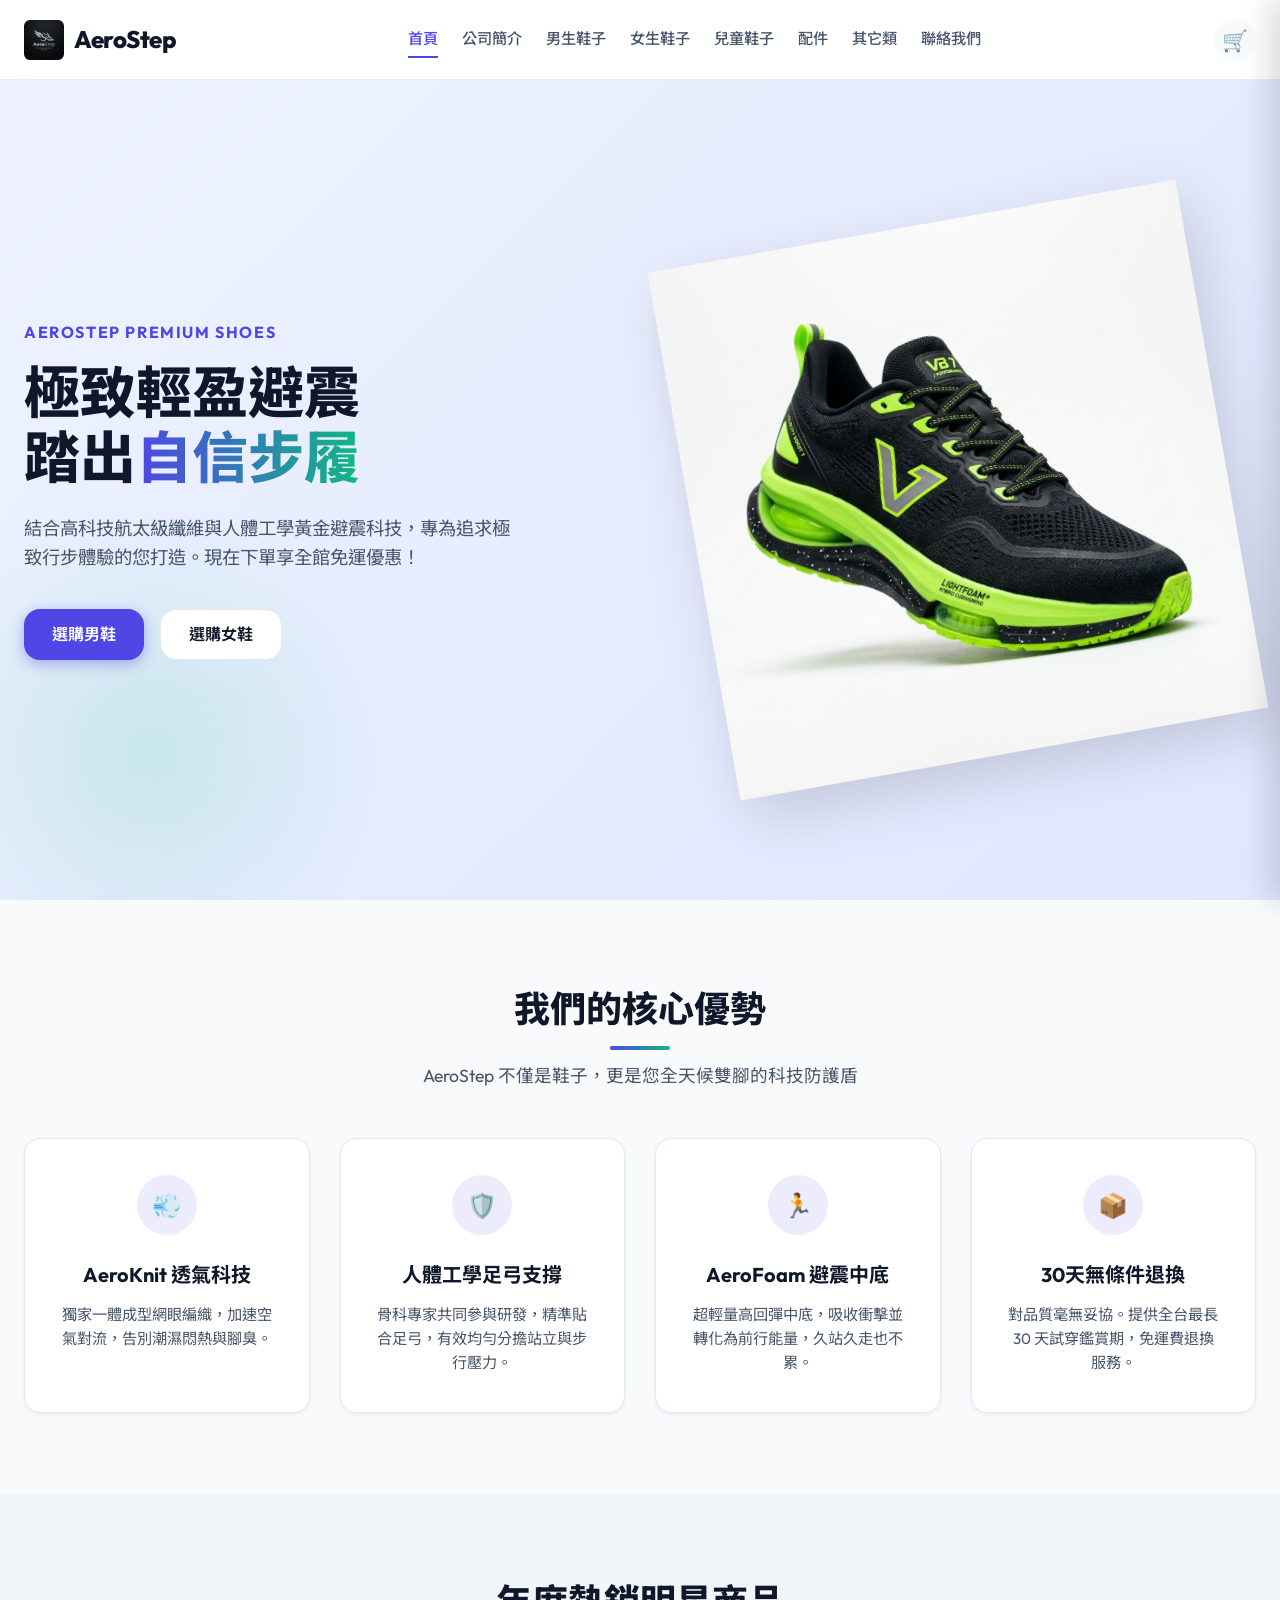
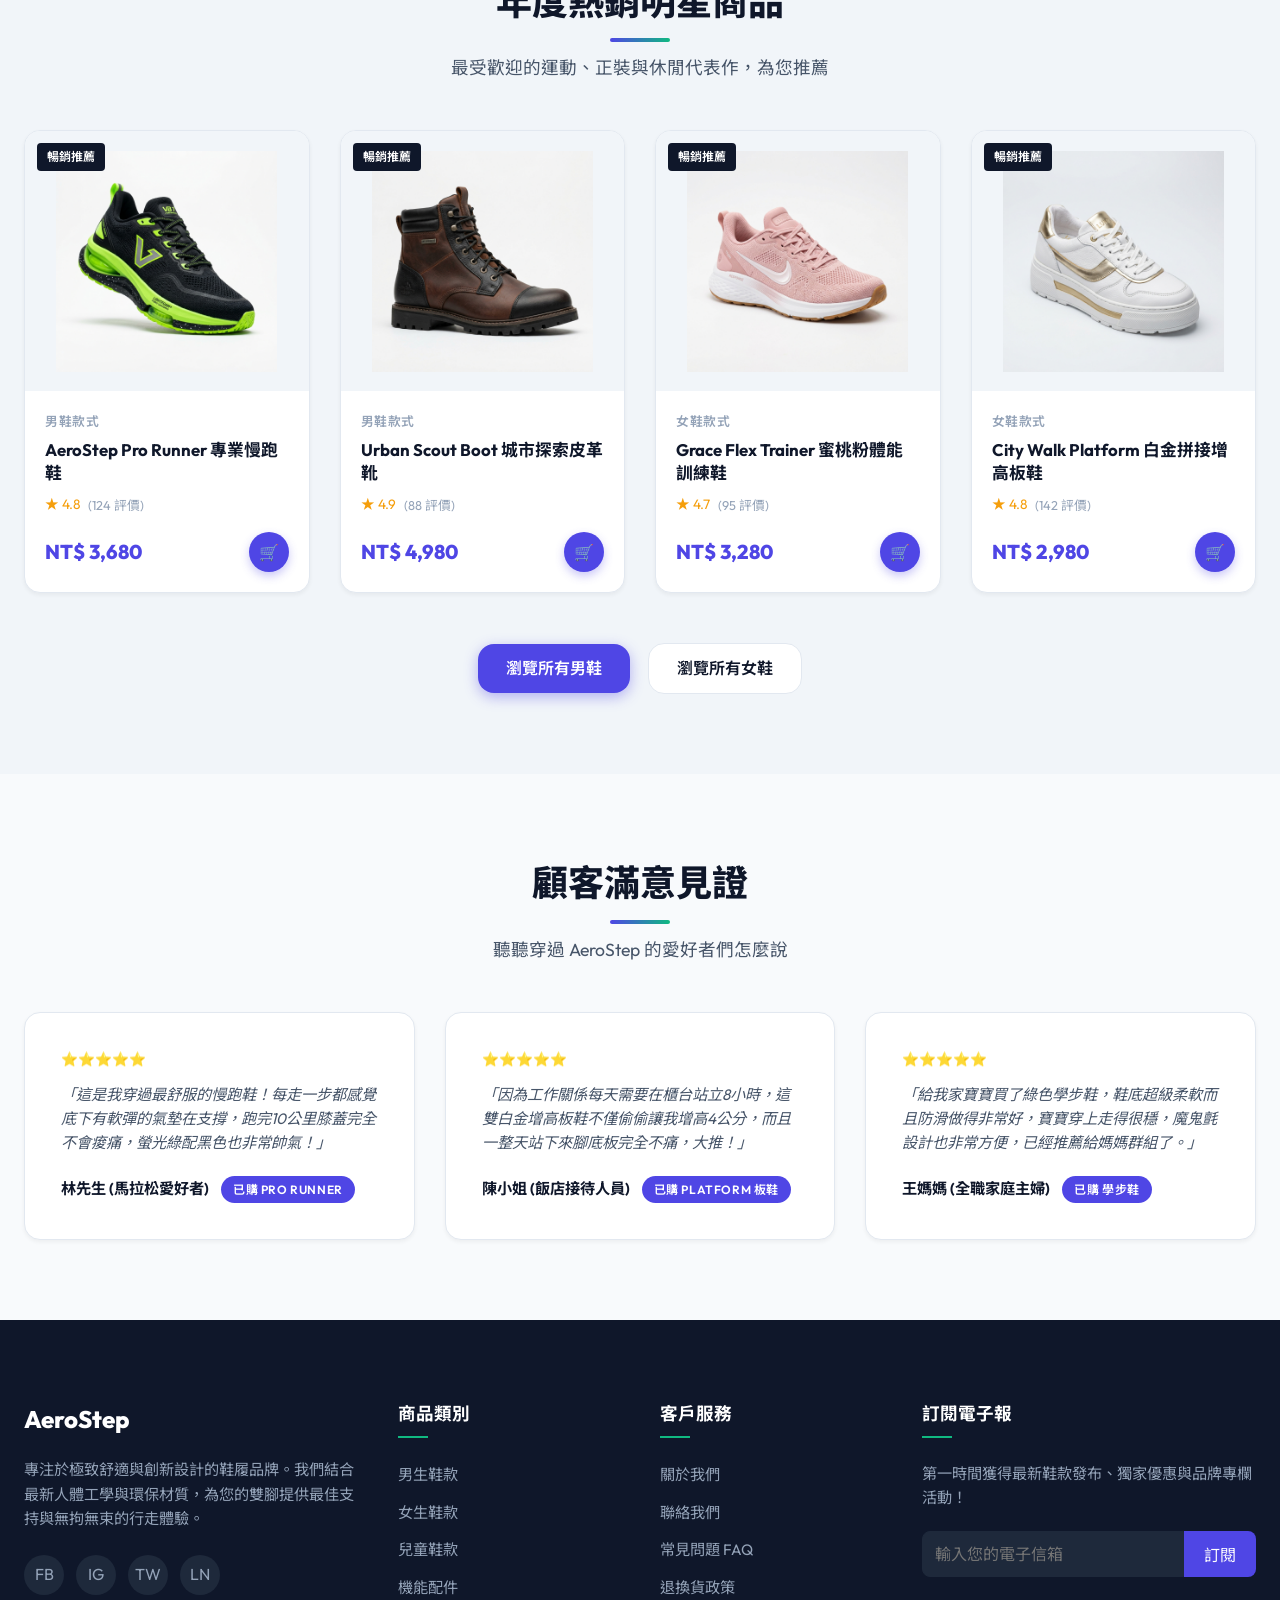
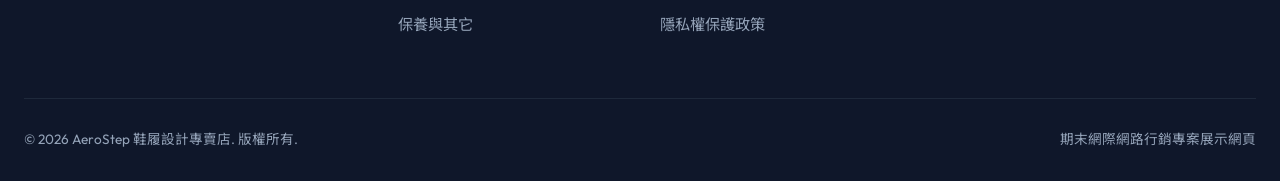
==== index.html @ f62e491f "Add files via upload" ====
<!DOCTYPE html>
<html lang="zh-TW">
<head>
  <meta charset="UTF-8">
  <meta name="viewport" content="width=device-width, initial-scale=1.0">
  <title>AeroStep 鞋履設計專賣店 | 踏出極致舒適生活</title>
  <meta name="description" content="AeroStep 專注於高機能慢跑鞋、經典皮鞋、戶外登山鞋與學步童鞋設計。提供絕佳的足部支撐、舒適透氣材質，帶給您無與倫比的踏步體驗。">
  <link rel="stylesheet" href="assets/css/style.css">
</head>
<body>

  <!-- Shared Header Container -->
  <div id="shared-header"></div>

  <!-- Shared Cart Drawer Container -->
  <div id="shared-cart-drawer"></div>

  <!-- Hero Section -->
  <section class="hero">
    <div class="container hero-container">
      <div class="hero-content">
        <span class="hero-tag">AeroStep Premium Shoes</span>
        <h1 class="hero-title">極致輕盈避震<br>踏出<span>自信步履</span></h1>
        <p class="hero-desc">結合高科技航太級纖維與人體工學黃金避震科技，專為追求極致行步體驗的您打造。現在下單享全館免運優惠！</p>
        <div class="hero-btns">
          <a href="men.html" class="btn btn-primary">選購男鞋</a>
          <a href="women.html" class="btn btn-secondary">選購女鞋</a>
        </div>
      </div>
      <div class="hero-image-wrapper">
        <div class="hero-circle-bg"></div>
        <img src="assets/images/mens_runner.png" alt="AeroStep Pro Runner" class="hero-img">
      </div>
    </div>
  </section>

  <!-- Core Values / Features Section -->
  <section class="section-padding">
    <div class="container">
      <div class="text-center">
        <h2 class="section-title">我們的核心優勢</h2>
        <p class="section-subtitle">AeroStep 不僅是鞋子，更是您全天候雙腳的科技防護盾</p>
      </div>
      <div class="features-grid">
        <div class="feature-card text-center">
          <div class="feature-icon flex-center" style="margin: 0 auto 24px;">💨</div>
          <h3>AeroKnit 透氣科技</h3>
          <p>獨家一體成型網眼編織，加速空氣對流，告別潮濕悶熱與腳臭。</p>
        </div>
        <div class="feature-card text-center">
          <div class="feature-icon flex-center" style="margin: 0 auto 24px;">🛡️</div>
          <h3>人體工學足弓支撐</h3>
          <p>骨科專家共同參與研發，精準貼合足弓，有效均勻分擔站立與步行壓力。</p>
        </div>
        <div class="feature-card text-center">
          <div class="feature-icon flex-center" style="margin: 0 auto 24px;">🏃</div>
          <h3>AeroFoam 避震中底</h3>
          <p>超輕量高回彈中底，吸收衝擊並轉化為前行能量，久站久走也不累。</p>
        </div>
        <div class="feature-card text-center">
          <div class="feature-icon flex-center" style="margin: 0 auto 24px;">📦</div>
          <h3>30天無條件退換</h3>
          <p>對品質毫無妥協。提供全台最長 30 天試穿鑑賞期，免運費退換服務。</p>
        </div>
      </div>
    </div>
  </section>

  <!-- Featured Products Section -->
  <section class="section-padding" style="background-color: #f1f5f9;">
    <div class="container">
      <div class="text-center">
        <h2 class="section-title">年度熱銷明星商品</h2>
        <p class="section-subtitle">最受歡迎的運動、正裝與休閒代表作，為您推薦</p>
      </div>
      <div class="products-grid" id="featured-products-container">
        <!-- Rendered dynamically via JS -->
      </div>
      <div class="text-center" style="margin-top: 50px;">
        <a href="men.html" class="btn btn-primary">瀏覽所有男鞋</a>
        <a href="women.html" class="btn btn-secondary" style="margin-left: 15px;">瀏覽所有女鞋</a>
      </div>
    </div>
  </section>

  <!-- Customer Testimonials Section -->
  <section class="section-padding">
    <div class="container">
      <div class="text-center">
        <h2 class="section-title">顧客滿意見證</h2>
        <p class="section-subtitle">聽聽穿過 AeroStep 的愛好者們怎麼說</p>
      </div>
      <div class="features-grid">
        <div class="feature-card">
          <div class="product-rating" style="margin-bottom: 12px;">⭐⭐⭐⭐⭐</div>
          <p style="font-style: italic; color: var(--gray-600); margin-bottom: 20px;">
            「這是我穿過最舒服的慢跑鞋！每走一步都感覺底下有軟彈的氣墊在支撐，跑完10公里膝蓋完全不會痠痛，螢光綠配黑色也非常帥氣！」
          </p>
          <div style="display: flex; align-items: center; gap: 12px;">
            <div style="font-weight: 700; font-size: 0.95rem;">林先生 (馬拉松愛好者)</div>
            <span class="badge" style="background-color: var(--primary);">已購 Pro Runner</span>
          </div>
        </div>
        <div class="feature-card">
          <div class="product-rating" style="margin-bottom: 12px;">⭐⭐⭐⭐⭐</div>
          <p style="font-style: italic; color: var(--gray-600); margin-bottom: 20px;">
            「因為工作關係每天需要在櫃台站立8小時，這雙白金增高板鞋不僅偷偷讓我增高4公分，而且一整天站下來腳底板完全不痛，大推！」
          </p>
          <div style="display: flex; align-items: center; gap: 12px;">
            <div style="font-weight: 700; font-size: 0.95rem;">陳小姐 (飯店接待人員)</div>
            <span class="badge" style="background-color: var(--primary);">已購 Platform 板鞋</span>
          </div>
        </div>
        <div class="feature-card">
          <div class="product-rating" style="margin-bottom: 12px;">⭐⭐⭐⭐⭐</div>
          <p style="font-style: italic; color: var(--gray-600); margin-bottom: 20px;">
            「給我家寶寶買了綠色學步鞋，鞋底超級柔軟而且防滑做得非常好，寶寶穿上走得很穩，魔鬼氈設計也非常方便，已經推薦給媽媽群組了。」
          </p>
          <div style="display: flex; align-items: center; gap: 12px;">
            <div style="font-weight: 700; font-size: 0.95rem;">王媽媽 (全職家庭主婦)</div>
            <span class="badge" style="background-color: var(--primary);">已購 學步鞋</span>
          </div>
        </div>
      </div>
    </div>
  </section>

  <!-- Shared Footer Container -->
  <div id="shared-footer"></div>

  <!-- Scripts -->
  <script src="assets/js/products.js"></script>
  <script src="assets/js/main.js"></script>
  <script>
    document.addEventListener('DOMContentLoaded', () => {
      // Dynamic rendering of 4 featured products
      const featuredContainer = document.getElementById('featured-products-container');
      if (featuredContainer && window.products) {
        // Select products with IDs 1, 2, 5, 6
        const featuredIds = [1, 2, 5, 6];
        const featuredList = window.products.filter(p => featuredIds.includes(p.id));
        
        let html = '';
        featuredList.forEach(product => {
          html += `
            <div class="product-card">
              <a href="product-detail.html?id=${product.id}">
                <div class="product-img-container">
                  <span class="product-tag">暢銷推薦</span>
                  <img src="${product.image}" alt="${product.name}">
                </div>
              </a>
              <div class="product-details">
                <span class="product-category">${product.category === 'men' ? '男鞋款式' : '女鞋款式'}</span>
                <a href="product-detail.html?id=${product.id}">
                  <h3 class="product-name">${product.name}</h3>
                </a>
                <div class="product-rating">
                  ★ ${product.rating} <span>(${product.reviews} 評價)</span>
                </div>
                <div class="product-footer">
                  <span class="product-price">NT$ ${product.price.toLocaleString()}</span>
                  <button class="add-cart-btn flex-center" onclick="addToCart(${product.id}, 1)" aria-label="Add ${product.name} to Cart">
                    🛒
                  </button>
                </div>
              </div>
            </div>
          `;
        });
        featuredContainer.innerHTML = html;
      }
    });
  </script>
</body>
</html>
---- assets/css/style.css ----
/* ==========================================
   AeroStep Premium Shoe Store Design System
   ========================================== */

@import url('https://fonts.googleapis.com/css2?family=Outfit:wght@300;400;500;600;700;800&family=Noto+Sans+TC:wght@300;400;500;700;900&display=swap');

:root {
  /* Colors */
  --primary: #4f46e5;       /* Indigo */
  --primary-hover: #4338ca;
  --secondary: #10b981;     /* Teal accent */
  --accent: #f59e0b;        /* Gold rating */
  --dark: #0f172a;          /* Slate 900 */
  --dark-light: #1e293b;    /* Slate 800 */
  --light: #f8fafc;         /* Slate 50 */
  --white: #ffffff;
  --gray-200: #e2e8f0;      /* Border grey */
  --gray-400: #94a3b8;      /* Text grey light */
  --gray-600: #475569;      /* Text grey dark */
  --red: #ef4444;           /* Delete icon, notification */
  
  /* Shadows */
  --shadow-sm: 0 2px 4px rgba(0, 0, 0, 0.05);
  --shadow-md: 0 10px 15px -3px rgba(0, 0, 0, 0.1), 0 4px 6px -2px rgba(0, 0, 0, 0.05);
  --shadow-lg: 0 20px 25px -5px rgba(0, 0, 0, 0.15), 0 10px 10px -5px rgba(0, 0, 0, 0.04);
  --shadow-glass: 0 8px 32px 0 rgba(31, 38, 135, 0.08);

  /* Typography */
  --font-family: 'Outfit', 'Noto Sans TC', sans-serif;
  
  /* Layout */
  --header-height: 80px;
  --max-width: 1280px;
  --radius-sm: 8px;
  --radius-md: 16px;
  --radius-lg: 24px;

  /* Transitions */
  --transition: all 0.3s cubic-bezier(0.4, 0, 0.2, 1);
}

/* Reset */
* {
  margin: 0;
  padding: 0;
  box-sizing: border-box;
  font-family: var(--font-family);
}

body {
  background-color: var(--light);
  color: var(--dark);
  line-height: 1.6;
  overflow-x: hidden;
  padding-top: var(--header-height);
}

a {
  color: inherit;
  text-decoration: none;
  transition: var(--transition);
}

ul {
  list-style: none;
}

img {
  max-width: 100%;
  height: auto;
  display: block;
}

button, input, select, textarea {
  font-family: inherit;
  font-size: inherit;
  outline: none;
  border: none;
}

button {
  cursor: pointer;
  background: none;
  transition: var(--transition);
}

/* Utilities */
.container {
  width: 100%;
  max-width: var(--max-width);
  margin: 0 auto;
  padding: 0 24px;
}

.section-padding {
  padding: 80px 0;
}

.text-center {
  text-align: center;
}

.flex-center {
  display: flex;
  justify-content: center;
  align-items: center;
}

.badge {
  background-color: var(--secondary);
  color: var(--white);
  padding: 4px 12px;
  border-radius: 50px;
  font-size: 0.75rem;
  font-weight: 600;
  text-transform: uppercase;
  letter-spacing: 0.05em;
  display: inline-block;
}

/* Heading style */
.section-title {
  font-size: 2.25rem;
  font-weight: 800;
  margin-bottom: 12px;
  color: var(--dark);
  position: relative;
  display: inline-block;
}

.section-title::after {
  content: '';
  display: block;
  width: 60px;
  height: 4px;
  background: linear-gradient(90deg, var(--primary), var(--secondary));
  margin: 8px auto 0;
  border-radius: 2px;
}

.section-subtitle {
  color: var(--gray-600);
  font-size: 1.1rem;
  margin-bottom: 48px;
}

/* Buttons */
.btn {
  display: inline-flex;
  align-items: center;
  gap: 8px;
  padding: 12px 28px;
  font-weight: 600;
  border-radius: var(--radius-md);
  transition: var(--transition);
  font-size: 1rem;
}

.btn-primary {
  background-color: var(--primary);
  color: var(--white);
  box-shadow: 0 4px 14px rgba(79, 70, 229, 0.4);
}

.btn-primary:hover {
  background-color: var(--primary-hover);
  transform: translateY(-2px);
  box-shadow: 0 6px 20px rgba(79, 70, 229, 0.6);
}

.btn-secondary {
  background-color: var(--white);
  color: var(--dark);
  border: 1px solid var(--gray-200);
}

.btn-secondary:hover {
  background-color: var(--light);
  transform: translateY(-2px);
  box-shadow: var(--shadow-sm);
}

.btn-accent {
  background-color: var(--secondary);
  color: var(--white);
  box-shadow: 0 4px 14px rgba(16, 185, 129, 0.4);
}

.btn-accent:hover {
  background-color: #0d9488;
  transform: translateY(-2px);
  box-shadow: 0 6px 20px rgba(16, 185, 129, 0.6);
}

/* ==========================================
   Header / Navigation (Glassmorphism)
   ========================================== */
.header {
  height: var(--header-height);
  position: fixed;
  top: 0;
  left: 0;
  right: 0;
  z-index: 1000;
  background-color: rgba(255, 255, 255, 0.85);
  backdrop-filter: blur(12px);
  -webkit-backdrop-filter: blur(12px);
  border-bottom: 1px solid rgba(226, 232, 240, 0.8);
  display: flex;
  align-items: center;
  transition: var(--transition);
}

.header.scrolled {
  background-color: rgba(255, 255, 255, 0.98);
  box-shadow: var(--shadow-md);
  height: 70px;
}

.nav-container {
  display: flex;
  justify-content: space-between;
  align-items: center;
  width: 100%;
}

.logo {
  display: flex;
  align-items: center;
  gap: 10px;
  font-weight: 800;
  font-size: 1.5rem;
  color: var(--dark);
  letter-spacing: -0.02em;
}

.logo img {
  height: 40px;
  width: auto;
  border-radius: 6px;
}

.nav-menu {
  display: flex;
  gap: 24px;
}

.nav-link {
  font-weight: 500;
  font-size: 0.95rem;
  color: var(--gray-600);
  position: relative;
  padding: 6px 0;
}

.nav-link:hover, .nav-link.active {
  color: var(--primary);
}

.nav-link::after {
  content: '';
  position: absolute;
  bottom: 0;
  left: 0;
  width: 0;
  height: 2px;
  background-color: var(--primary);
  transition: var(--transition);
}

.nav-link:hover::after, .nav-link.active::after {
  width: 100%;
}

.nav-actions {
  display: flex;
  align-items: center;
  gap: 20px;
}

.cart-trigger {
  position: relative;
  font-size: 1.3rem;
  color: var(--dark);
  padding: 8px;
  border-radius: 50%;
  background-color: var(--light);
}

.cart-trigger:hover {
  background-color: var(--gray-200);
  color: var(--primary);
  transform: scale(1.05);
}

.cart-badge {
  position: absolute;
  top: -2px;
  right: -2px;
  background-color: var(--red);
  color: var(--white);
  font-size: 0.7rem;
  font-weight: 700;
  width: 18px;
  height: 18px;
  border-radius: 50%;
  display: flex;
  justify-content: center;
  align-items: center;
}

.mobile-menu-toggle {
  display: none;
  font-size: 1.5rem;
  color: var(--dark);
}

/* ==========================================
   Home Hero Banner
   ========================================== */
.hero {
  position: relative;
  height: calc(100vh - var(--header-height));
  background: linear-gradient(135deg, #eef2ff 0%, #e0e7ff 100%);
  display: flex;
  align-items: center;
  overflow: hidden;
}

.hero::before {
  content: '';
  position: absolute;
  width: 500px;
  height: 500px;
  border-radius: 50%;
  background: radial-gradient(circle, rgba(16,185,129,0.15) 0%, rgba(255,255,255,0) 70%);
  bottom: -100px;
  left: -100px;
  z-index: 1;
}

.hero-container {
  display: grid;
  grid-template-columns: 1fr 1fr;
  align-items: center;
  gap: 40px;
  position: relative;
  z-index: 2;
}

.hero-content {
  animation: fadeInLeft 0.8s ease-out;
}

.hero-tag {
  color: var(--primary);
  font-weight: 700;
  letter-spacing: 0.1em;
  text-transform: uppercase;
  margin-bottom: 16px;
  display: block;
}

.hero-title {
  font-size: 3.5rem;
  font-weight: 800;
  line-height: 1.15;
  margin-bottom: 24px;
  color: var(--dark);
}

.hero-title span {
  background: linear-gradient(90deg, var(--primary), var(--secondary));
  -webkit-background-clip: text;
  -webkit-text-fill-color: transparent;
}

.hero-desc {
  font-size: 1.15rem;
  color: var(--gray-600);
  margin-bottom: 36px;
  max-width: 500px;
}

.hero-btns {
  display: flex;
  gap: 16px;
}

.hero-image-wrapper {
  position: relative;
  display: flex;
  justify-content: center;
  align-items: center;
  animation: fadeInRight 0.8s ease-out;
}

.hero-circle-bg {
  position: absolute;
  width: 450px;
  height: 450px;
  background: linear-gradient(135deg, var(--primary) 0%, var(--secondary) 100%);
  border-radius: 50%;
  z-index: 1;
  opacity: 0.15;
  filter: blur(20px);
}

.hero-img {
  position: relative;
  z-index: 2;
  max-width: 90%;
  transform: rotate(-10deg);
  filter: drop-shadow(10px 20px 30px rgba(0, 0, 0, 0.15));
  animation: floatImage 4s ease-in-out infinite;
}

/* Float Animation */
@keyframes floatImage {
  0%, 100% {
    transform: rotate(-10deg) translateY(0);
  }
  50% {
    transform: rotate(-7deg) translateY(-15px);
  }
}

/* ==========================================
   Feature / Icon Cards
   ========================================== */
.features-grid {
  display: grid;
  grid-template-columns: repeat(auto-fit, minmax(250px, 1fr));
  gap: 30px;
}

.feature-card {
  background-color: var(--white);
  padding: 36px;
  border-radius: var(--radius-md);
  box-shadow: var(--shadow-sm);
  transition: var(--transition);
  border: 1px solid var(--gray-200);
}

.feature-card:hover {
  transform: translateY(-8px);
  box-shadow: var(--shadow-md);
  border-color: rgba(79, 70, 229, 0.2);
}

.feature-icon {
  width: 60px;
  height: 60px;
  background-color: rgba(79, 70, 229, 0.1);
  color: var(--primary);
  border-radius: 50%;
  font-size: 1.5rem;
  margin-bottom: 24px;
}

.feature-card h3 {
  font-size: 1.25rem;
  font-weight: 700;
  margin-bottom: 12px;
}

.feature-card p {
  color: var(--gray-600);
  font-size: 0.95rem;
}

/* ==========================================
   Product Grid & Cards
   ========================================== */
.products-layout {
  display: grid;
  grid-template-columns: 260px 1fr;
  gap: 32px;
}

.filter-sidebar {
  background-color: var(--white);
  border: 1px solid var(--gray-200);
  border-radius: var(--radius-md);
  padding: 24px;
  height: fit-content;
  position: sticky;
  top: 100px;
}

.filter-section {
  margin-bottom: 28px;
}

.filter-title {
  font-size: 1.1rem;
  font-weight: 700;
  margin-bottom: 16px;
  padding-bottom: 8px;
  border-bottom: 1px solid var(--gray-200);
}

.filter-list {
  display: flex;
  flex-direction: column;
  gap: 12px;
}

.filter-checkbox-label {
  display: flex;
  align-items: center;
  gap: 10px;
  font-size: 0.95rem;
  cursor: pointer;
  color: var(--gray-600);
}

.filter-checkbox-label input {
  width: 18px;
  height: 18px;
  accent-color: var(--primary);
}

.filter-price-inputs {
  display: flex;
  gap: 10px;
  align-items: center;
}

.filter-price-inputs input {
  width: 100%;
  padding: 8px;
  border: 1px solid var(--gray-200);
  border-radius: var(--radius-sm);
  font-size: 0.9rem;
}

.products-grid {
  display: grid;
  grid-template-columns: repeat(auto-fill, minmax(280px, 1fr));
  gap: 30px;
}

.product-card {
  background-color: var(--white);
  border-radius: var(--radius-md);
  overflow: hidden;
  box-shadow: var(--shadow-sm);
  border: 1px solid var(--gray-200);
  transition: var(--transition);
  display: flex;
  flex-direction: column;
  position: relative;
}

.product-card:hover {
  transform: translateY(-8px);
  box-shadow: var(--shadow-lg);
  border-color: rgba(79, 70, 229, 0.2);
}

.product-img-container {
  background-color: #f1f5f9;
  height: 260px;
  position: relative;
  overflow: hidden;
  display: flex;
  align-items: center;
  justify-content: center;
}

.product-img-container img {
  max-height: 85%;
  max-width: 85%;
  object-fit: contain;
  transition: var(--transition);
}

.product-card:hover .product-img-container img {
  transform: scale(1.08) rotate(-3deg);
}

.product-tag {
  position: absolute;
  top: 12px;
  left: 12px;
  background-color: var(--dark);
  color: var(--white);
  padding: 4px 10px;
  border-radius: 4px;
  font-size: 0.75rem;
  font-weight: 600;
  z-index: 10;
}

.product-details {
  padding: 20px;
  display: flex;
  flex-direction: column;
  flex-grow: 1;
}

.product-category {
  font-size: 0.8rem;
  text-transform: uppercase;
  color: var(--gray-400);
  font-weight: 600;
  letter-spacing: 0.05em;
  margin-bottom: 6px;
}

.product-name {
  font-size: 1.05rem;
  font-weight: 700;
  color: var(--dark);
  margin-bottom: 8px;
  line-height: 1.4;
  height: 48px;
  overflow: hidden;
  display: -webkit-box;
  -webkit-line-clamp: 2;
  -webkit-box-orient: vertical;
}

.product-rating {
  display: flex;
  align-items: center;
  gap: 4px;
  font-size: 0.85rem;
  color: var(--accent);
  margin-bottom: 16px;
}

.product-rating span {
  color: var(--gray-400);
  font-size: 0.8rem;
  margin-left: 4px;
}

.product-footer {
  display: flex;
  justify-content: space-between;
  align-items: center;
  margin-top: auto;
}

.product-price {
  font-size: 1.25rem;
  font-weight: 800;
  color: var(--primary);
}

.add-cart-btn {
  background-color: var(--primary);
  color: var(--white);
  width: 40px;
  height: 40px;
  border-radius: 50%;
  box-shadow: 0 4px 10px rgba(79, 70, 229, 0.3);
}

.add-cart-btn:hover {
  background-color: var(--primary-hover);
  transform: scale(1.1);
  box-shadow: 0 6px 15px rgba(79, 70, 229, 0.5);
}

/* ==========================================
   Product Detail Page
   ========================================== */
.detail-container {
  display: grid;
  grid-template-columns: 1fr 1fr;
  gap: 60px;
  background-color: var(--white);
  padding: 48px;
  border-radius: var(--radius-lg);
  border: 1px solid var(--gray-200);
  box-shadow: var(--shadow-sm);
  margin-bottom: 60px;
}

.detail-img-box {
  background-color: #f1f5f9;
  border-radius: var(--radius-md);
  padding: 40px;
  display: flex;
  align-items: center;
  justify-content: center;
  min-height: 450px;
}

.detail-img-box img {
  max-height: 90%;
  max-width: 90%;
  object-fit: contain;
  filter: drop-shadow(10px 20px 20px rgba(0, 0, 0, 0.1));
}

.detail-info {
  display: flex;
  flex-direction: column;
}

.detail-title {
  font-size: 2.25rem;
  font-weight: 800;
  line-height: 1.2;
  margin-bottom: 12px;
}

.detail-meta {
  display: flex;
  align-items: center;
  gap: 24px;
  margin-bottom: 24px;
  border-bottom: 1px solid var(--gray-200);
  padding-bottom: 20px;
}

.detail-price {
  font-size: 2rem;
  font-weight: 800;
  color: var(--primary);
}

.detail-desc {
  color: var(--gray-600);
  margin-bottom: 28px;
  font-size: 1.05rem;
}

.detail-options {
  display: flex;
  flex-direction: column;
  gap: 20px;
  margin-bottom: 32px;
  border-bottom: 1px solid var(--gray-200);
  padding-bottom: 28px;
}

.option-group-title {
  font-size: 0.95rem;
  font-weight: 700;
  margin-bottom: 10px;
  color: var(--dark);
}

.size-selector {
  display: flex;
  flex-wrap: wrap;
  gap: 10px;
}

.size-btn {
  border: 1px solid var(--gray-200);
  border-radius: var(--radius-sm);
  background: var(--white);
  padding: 8px 16px;
  font-weight: 600;
  font-size: 0.9rem;
  min-width: 50px;
}

.size-btn:hover {
  border-color: var(--primary);
  color: var(--primary);
}

.size-btn.selected {
  border-color: var(--primary);
  background-color: var(--primary);
  color: var(--white);
}

.color-selector {
  display: flex;
  gap: 12px;
}

.color-btn {
  width: 32px;
  height: 32px;
  border-radius: 50%;
  border: 2px solid var(--gray-200);
  padding: 2px;
  position: relative;
}

.color-inner {
  width: 100%;
  height: 100%;
  border-radius: 50%;
}

.color-btn.selected {
  border-color: var(--primary);
}

.qty-cart-box {
  display: flex;
  gap: 16px;
}

.qty-selector {
  display: flex;
  align-items: center;
  border: 1px solid var(--gray-200);
  border-radius: var(--radius-md);
  overflow: hidden;
}

.qty-btn {
  width: 48px;
  height: 48px;
  background-color: var(--white);
  font-size: 1.2rem;
  font-weight: 600;
  color: var(--gray-600);
}

.qty-btn:hover {
  background-color: var(--light);
}

.qty-input {
  width: 50px;
  height: 48px;
  text-align: center;
  font-weight: 600;
  border-left: 1px solid var(--gray-200);
  border-right: 1px solid var(--gray-200);
}

.features-list-box {
  margin-top: 36px;
}

.features-list-box h3 {
  font-size: 1.15rem;
  font-weight: 700;
  margin-bottom: 16px;
}

.features-list {
  display: flex;
  flex-direction: column;
  gap: 10px;
}

.features-list li {
  position: relative;
  padding-left: 24px;
  color: var(--gray-600);
}

.features-list li::before {
  content: "✓";
  position: absolute;
  left: 0;
  color: var(--secondary);
  font-weight: bold;
}

/* ==========================================
   Shopping Cart Drawer
   ========================================== */
.cart-overlay {
  position: fixed;
  top: 0;
  left: 0;
  right: 0;
  bottom: 0;
  background-color: rgba(15, 23, 42, 0.6);
  backdrop-filter: blur(4px);
  z-index: 2000;
  opacity: 0;
  visibility: hidden;
  transition: var(--transition);
}

.cart-overlay.open {
  opacity: 1;
  visibility: visible;
}

.cart-drawer {
  position: fixed;
  top: 0;
  right: -420px;
  width: 420px;
  height: 100vh;
  background-color: var(--white);
  z-index: 2001;
  box-shadow: -10px 0 30px rgba(0, 0, 0, 0.15);
  display: flex;
  flex-direction: column;
  transition: var(--transition);
}

.cart-overlay.open + .cart-drawer, .cart-drawer.open {
  right: 0;
}

.cart-header {
  padding: 24px;
  border-bottom: 1px solid var(--gray-200);
  display: flex;
  justify-content: space-between;
  align-items: center;
}

.cart-header h2 {
  font-size: 1.25rem;
  font-weight: 800;
}

.cart-close-btn {
  font-size: 1.5rem;
  color: var(--gray-600);
  width: 40px;
  height: 40px;
  border-radius: 50%;
}

.cart-close-btn:hover {
  background-color: var(--light);
  color: var(--dark);
}

.cart-items-container {
  flex-grow: 1;
  padding: 24px;
  overflow-y: auto;
  display: flex;
  flex-direction: column;
  gap: 20px;
}

.cart-item {
  display: flex;
  gap: 16px;
  padding-bottom: 20px;
  border-bottom: 1px solid var(--gray-200);
  position: relative;
}

.cart-item-img {
  width: 80px;
  height: 80px;
  background-color: #f1f5f9;
  border-radius: var(--radius-sm);
  padding: 8px;
  display: flex;
  align-items: center;
  justify-content: center;
}

.cart-item-img img {
  max-width: 100%;
  max-height: 100%;
  object-fit: contain;
}

.cart-item-info {
  flex-grow: 1;
}

.cart-item-name {
  font-size: 0.95rem;
  font-weight: 700;
  margin-bottom: 4px;
}

.cart-item-option {
  font-size: 0.8rem;
  color: var(--gray-400);
  margin-bottom: 8px;
}

.cart-item-price-qty {
  display: flex;
  justify-content: space-between;
  align-items: center;
}

.cart-item-price {
  font-weight: 700;
  color: var(--primary);
  font-size: 0.95rem;
}

.cart-item-qty-selector {
  display: flex;
  align-items: center;
  border: 1px solid var(--gray-200);
  border-radius: 6px;
}

.cart-item-qty-btn {
  width: 28px;
  height: 28px;
  font-size: 0.9rem;
  font-weight: bold;
}

.cart-item-qty-val {
  width: 32px;
  text-align: center;
  font-size: 0.85rem;
  font-weight: bold;
}

.cart-item-remove {
  position: absolute;
  top: 0;
  right: 0;
  color: var(--red);
  font-size: 1.1rem;
}

.cart-empty-state {
  display: flex;
  flex-direction: column;
  align-items: center;
  justify-content: center;
  height: 100%;
  gap: 16px;
  color: var(--gray-400);
}

.cart-empty-icon {
  font-size: 4rem;
  color: var(--gray-200);
}

.cart-footer {
  padding: 24px;
  border-top: 1px solid var(--gray-200);
  background-color: var(--light);
}

.cart-summary-line {
  display: flex;
  justify-content: space-between;
  margin-bottom: 12px;
  font-weight: 500;
}

.cart-summary-line.total {
  font-size: 1.25rem;
  font-weight: 800;
  color: var(--dark);
  margin-bottom: 24px;
  border-top: 1px dashed var(--gray-400);
  padding-top: 12px;
}

.checkout-btn {
  width: 100%;
  justify-content: center;
}

/* ==========================================
   Company Profile (About Page)
   ========================================== */
.about-hero {
  background: linear-gradient(135deg, var(--dark) 0%, var(--dark-light) 100%);
  color: var(--white);
  padding: 100px 0;
  text-align: center;
}

.about-hero h1 {
  font-size: 3rem;
  font-weight: 800;
  margin-bottom: 16px;
}

.about-hero p {
  font-size: 1.2rem;
  color: var(--gray-400);
  max-width: 600px;
  margin: 0 auto;
}

.about-grid {
  display: grid;
  grid-template-columns: 1fr 1fr;
  gap: 60px;
  align-items: center;
}

.about-img-box {
  position: relative;
}

.about-img-box img {
  border-radius: var(--radius-lg);
  box-shadow: var(--shadow-lg);
}

.about-img-box::before {
  content: '';
  position: absolute;
  top: -20px;
  left: -20px;
  width: 100px;
  height: 100px;
  border-top: 4px solid var(--primary);
  border-left: 4px solid var(--primary);
  z-index: -1;
  border-radius: 4px 0 0 0;
}

.about-content h2 {
  font-size: 2.25rem;
  font-weight: 800;
  margin-bottom: 24px;
}

.about-content p {
  color: var(--gray-600);
  margin-bottom: 20px;
  font-size: 1.05rem;
}

.history-timeline {
  margin-top: 60px;
  position: relative;
}

.history-timeline::before {
  content: '';
  position: absolute;
  left: 50%;
  top: 0;
  bottom: 0;
  width: 2px;
  background-color: var(--gray-200);
  transform: translateX(-50%);
}

.timeline-item {
  display: flex;
  justify-content: space-between;
  width: 100%;
  margin-bottom: 40px;
  position: relative;
}

.timeline-item:nth-child(even) {
  flex-direction: row-reverse;
}

.timeline-dot {
  width: 20px;
  height: 20px;
  background-color: var(--primary);
  border: 4px solid var(--white);
  border-radius: 50%;
  position: absolute;
  left: 50%;
  top: 10px;
  transform: translateX(-50%);
  z-index: 10;
  box-shadow: 0 0 0 4px rgba(79, 70, 229, 0.2);
}

.timeline-content {
  width: 45%;
  background-color: var(--white);
  padding: 24px;
  border-radius: var(--radius-md);
  border: 1px solid var(--gray-200);
  box-shadow: var(--shadow-sm);
}

.timeline-year {
  font-weight: 800;
  color: var(--primary);
  font-size: 1.25rem;
  margin-bottom: 8px;
  display: block;
}

.timeline-content h3 {
  font-size: 1.15rem;
  font-weight: 700;
  margin-bottom: 8px;
}

.timeline-content p {
  font-size: 0.95rem;
  color: var(--gray-600);
}

/* ==========================================
   Contact Page
   ========================================== */
.contact-grid {
  display: grid;
  grid-template-columns: 1fr 1.5fr;
  gap: 50px;
}

.contact-info-panel {
  background-color: var(--dark);
  color: var(--white);
  padding: 48px;
  border-radius: var(--radius-lg);
  display: flex;
  flex-direction: column;
  justify-content: space-between;
}

.contact-info-panel h2 {
  font-size: 1.75rem;
  font-weight: 800;
  margin-bottom: 12px;
}

.contact-info-panel p {
  color: var(--gray-400);
  margin-bottom: 40px;
}

.contact-details-list {
  display: flex;
  flex-direction: column;
  gap: 30px;
}

.contact-detail-item {
  display: flex;
  gap: 16px;
  align-items: flex-start;
}

.contact-detail-icon {
  font-size: 1.3rem;
  color: var(--secondary);
  padding-top: 4px;
}

.contact-detail-text h4 {
  font-size: 1rem;
  font-weight: 700;
  margin-bottom: 4px;
}

.contact-detail-text p {
  color: var(--gray-400);
  margin-bottom: 0;
  font-size: 0.95rem;
}

.contact-form-panel {
  background-color: var(--white);
  padding: 48px;
  border-radius: var(--radius-lg);
  border: 1px solid var(--gray-200);
  box-shadow: var(--shadow-sm);
}

.contact-form {
  display: grid;
  grid-template-columns: 1fr 1fr;
  gap: 24px;
}

.form-group {
  display: flex;
  flex-direction: column;
  gap: 8px;
}

.form-group.full-width {
  grid-column: span 2;
}

.form-group label {
  font-size: 0.9rem;
  font-weight: 600;
  color: var(--gray-600);
}

.form-group input, .form-group textarea {
  width: 100%;
  padding: 12px 16px;
  border: 1px solid var(--gray-200);
  border-radius: var(--radius-sm);
  font-size: 0.95rem;
  background-color: var(--light);
}

.form-group input:focus, .form-group textarea:focus {
  border-color: var(--primary);
  background-color: var(--white);
}

.form-group textarea {
  resize: vertical;
  min-height: 120px;
}

.map-container {
  margin-top: 60px;
  height: 350px;
  border-radius: var(--radius-lg);
  overflow: hidden;
  box-shadow: var(--shadow-sm);
  border: 1px solid var(--gray-200);
}

/* ==========================================
   Footer
   ========================================== */
.footer {
  background-color: var(--dark);
  color: var(--white);
  padding: 80px 0 30px;
}

.footer-grid {
  display: grid;
  grid-template-columns: 1.5fr 1fr 1fr 1.5fr;
  gap: 40px;
  margin-bottom: 60px;
}

.footer-brand h3 {
  font-size: 1.5rem;
  font-weight: 800;
  margin-bottom: 20px;
}

.footer-brand p {
  color: var(--gray-400);
  margin-bottom: 24px;
  font-size: 0.95rem;
}

.social-links {
  display: flex;
  gap: 12px;
}

.social-link {
  width: 40px;
  height: 40px;
  background-color: var(--dark-light);
  border-radius: 50%;
  color: var(--gray-400);
  display: flex;
  align-items: center;
  justify-content: center;
}

.social-link:hover {
  background-color: var(--primary);
  color: var(--white);
  transform: translateY(-2px);
}

.footer-links-col h4 {
  font-size: 1.1rem;
  font-weight: 700;
  margin-bottom: 24px;
  position: relative;
}

.footer-links-col h4::after {
  content: '';
  display: block;
  width: 30px;
  height: 2px;
  background-color: var(--secondary);
  margin-top: 8px;
}

.footer-links-col ul {
  display: flex;
  flex-direction: column;
  gap: 12px;
}

.footer-links-col a {
  color: var(--gray-400);
  font-size: 0.95rem;
}

.footer-links-col a:hover {
  color: var(--white);
  padding-left: 6px;
}

.footer-newsletter h4 {
  font-size: 1.1rem;
  font-weight: 700;
  margin-bottom: 24px;
  position: relative;
}

.footer-newsletter h4::after {
  content: '';
  display: block;
  width: 30px;
  height: 2px;
  background-color: var(--secondary);
  margin-top: 8px;
}

.footer-newsletter p {
  color: var(--gray-400);
  margin-bottom: 20px;
  font-size: 0.95rem;
}

.newsletter-form {
  display: flex;
}

.newsletter-form input {
  flex-grow: 1;
  padding: 12px;
  border-radius: var(--radius-sm) 0 0 var(--radius-sm);
  background-color: var(--dark-light);
  color: var(--white);
  border: 1px solid var(--dark-light);
}

.newsletter-form button {
  background-color: var(--primary);
  color: var(--white);
  padding: 0 20px;
  border-radius: 0 var(--radius-sm) var(--radius-sm) 0;
}

.newsletter-form button:hover {
  background-color: var(--primary-hover);
}

.footer-bottom {
  border-top: 1px solid var(--dark-light);
  padding-top: 30px;
  display: flex;
  justify-content: space-between;
  align-items: center;
  font-size: 0.85rem;
  color: var(--gray-400);
}

/* ==========================================
   Animations
   ========================================== */
@keyframes fadeInLeft {
  from {
    opacity: 0;
    transform: translateX(-30px);
  }
  to {
    opacity: 1;
    transform: translateX(0);
  }
}

@keyframes fadeInRight {
  from {
    opacity: 0;
    transform: translateX(30px);
  }
  to {
    opacity: 1;
    transform: translateX(0);
  }
}

/* ==========================================
   Responsive Styles
   ========================================== */
@media (max-width: 1024px) {
  .hero-title {
    font-size: 2.75rem;
  }
  .products-layout {
    grid-template-columns: 1fr;
  }
  .filter-sidebar {
    position: static;
  }
  .detail-container {
    grid-template-columns: 1fr;
    gap: 40px;
    padding: 24px;
  }
  .about-grid {
    grid-template-columns: 1fr;
    gap: 40px;
  }
  .contact-grid {
    grid-template-columns: 1fr;
  }
}

@media (max-width: 768px) {
  body {
    padding-top: 70px;
  }
  .header {
    height: 70px;
  }
  .nav-menu {
    display: none; /* In production code we could add a responsive hamburger drawer */
  }
  .mobile-menu-toggle {
    display: block;
  }
  .hero-container {
    grid-template-columns: 1fr;
    text-align: center;
    padding-top: 40px;
  }
  .hero-desc {
    margin: 0 auto 36px;
  }
  .hero-btns {
    justify-content: center;
  }
  .hero-img {
    max-width: 70%;
  }
  .footer-grid {
    grid-template-columns: 1fr 1fr;
  }
  .timeline-item {
    flex-direction: column !important;
    align-items: flex-start;
    margin-bottom: 30px;
  }
  .timeline-content {
    width: 90% !important;
    margin-left: 30px;
  }
  .timeline-dot {
    left: 10px !important;
  }
  .history-timeline::before {
    left: 10px;
  }
  .contact-form {
    grid-template-columns: 1fr;
  }
  .form-group.full-width {
    grid-column: span 1;
  }
  .cart-drawer {
    width: 100%;
    right: -100%;
  }
}

@media (max-width: 480px) {
  .footer-grid {
    grid-template-columns: 1fr;
  }
  .hero-title {
    font-size: 2.25rem;
  }
}
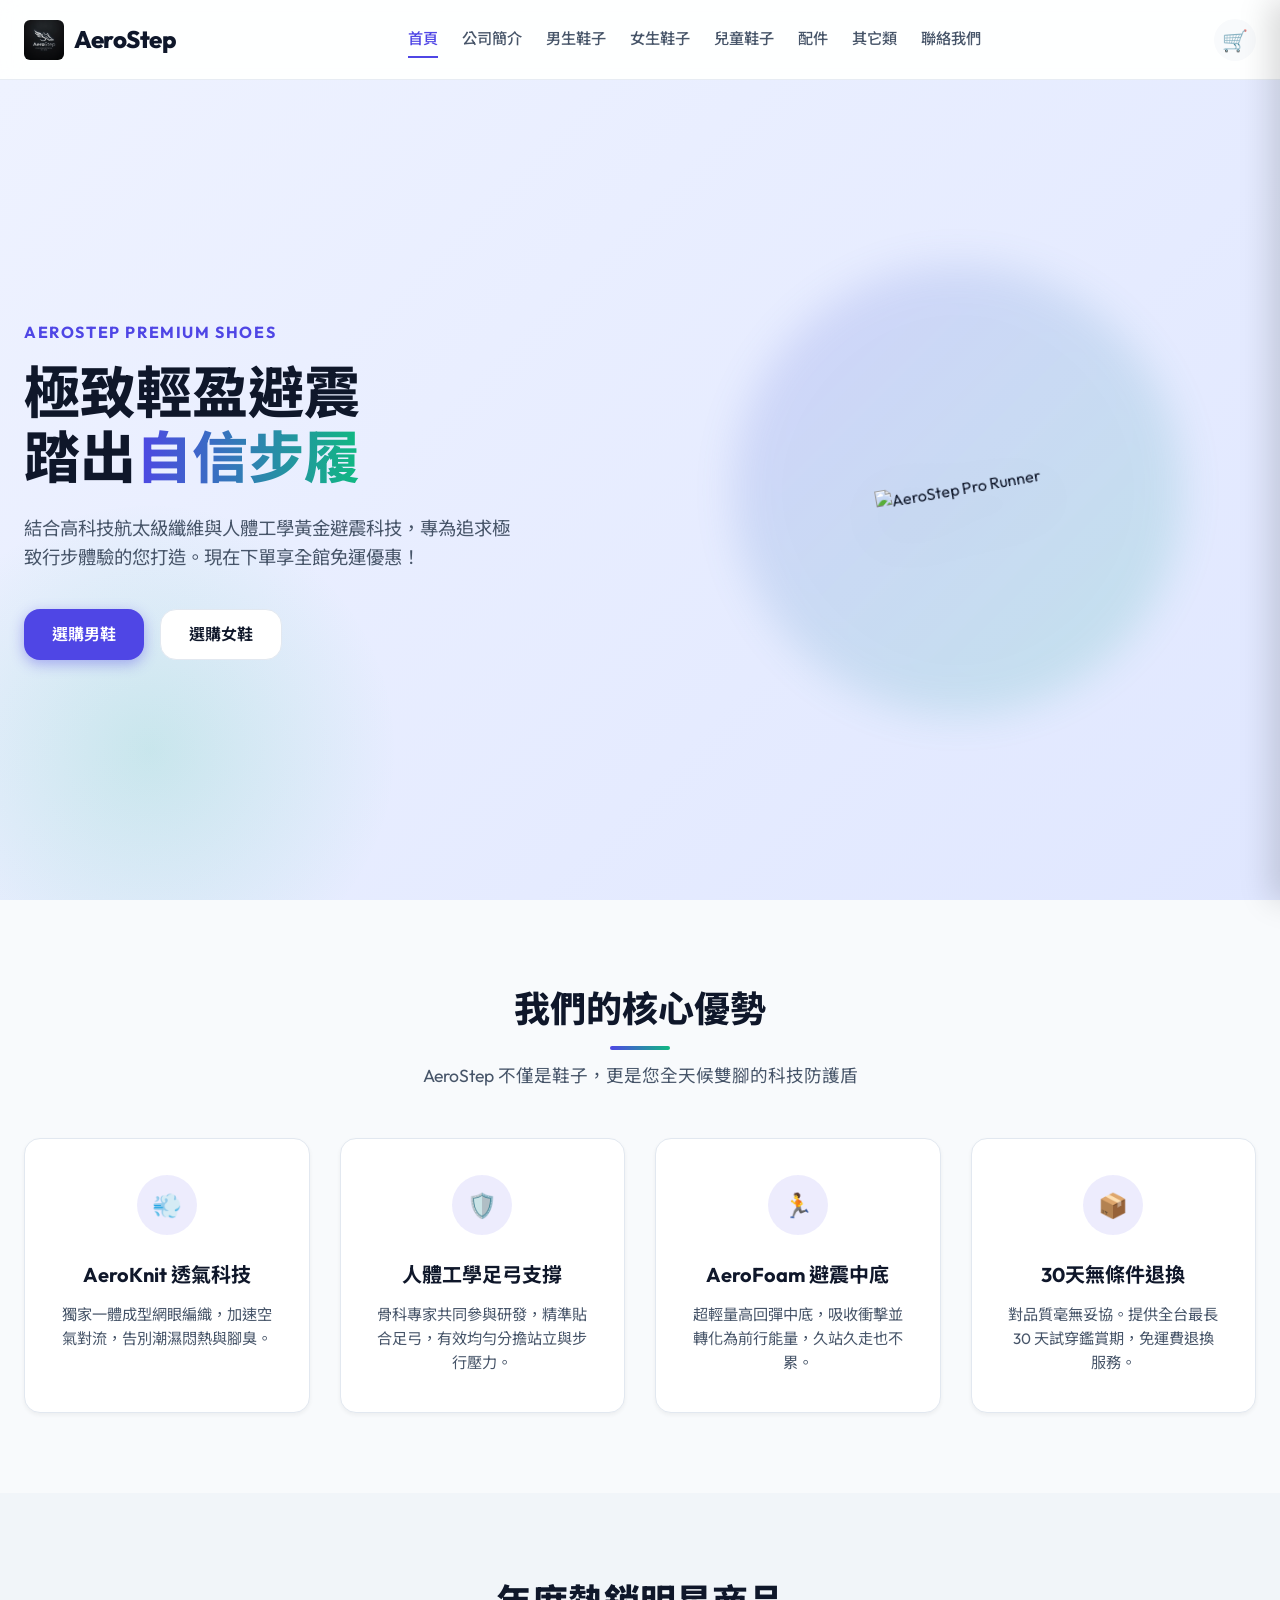
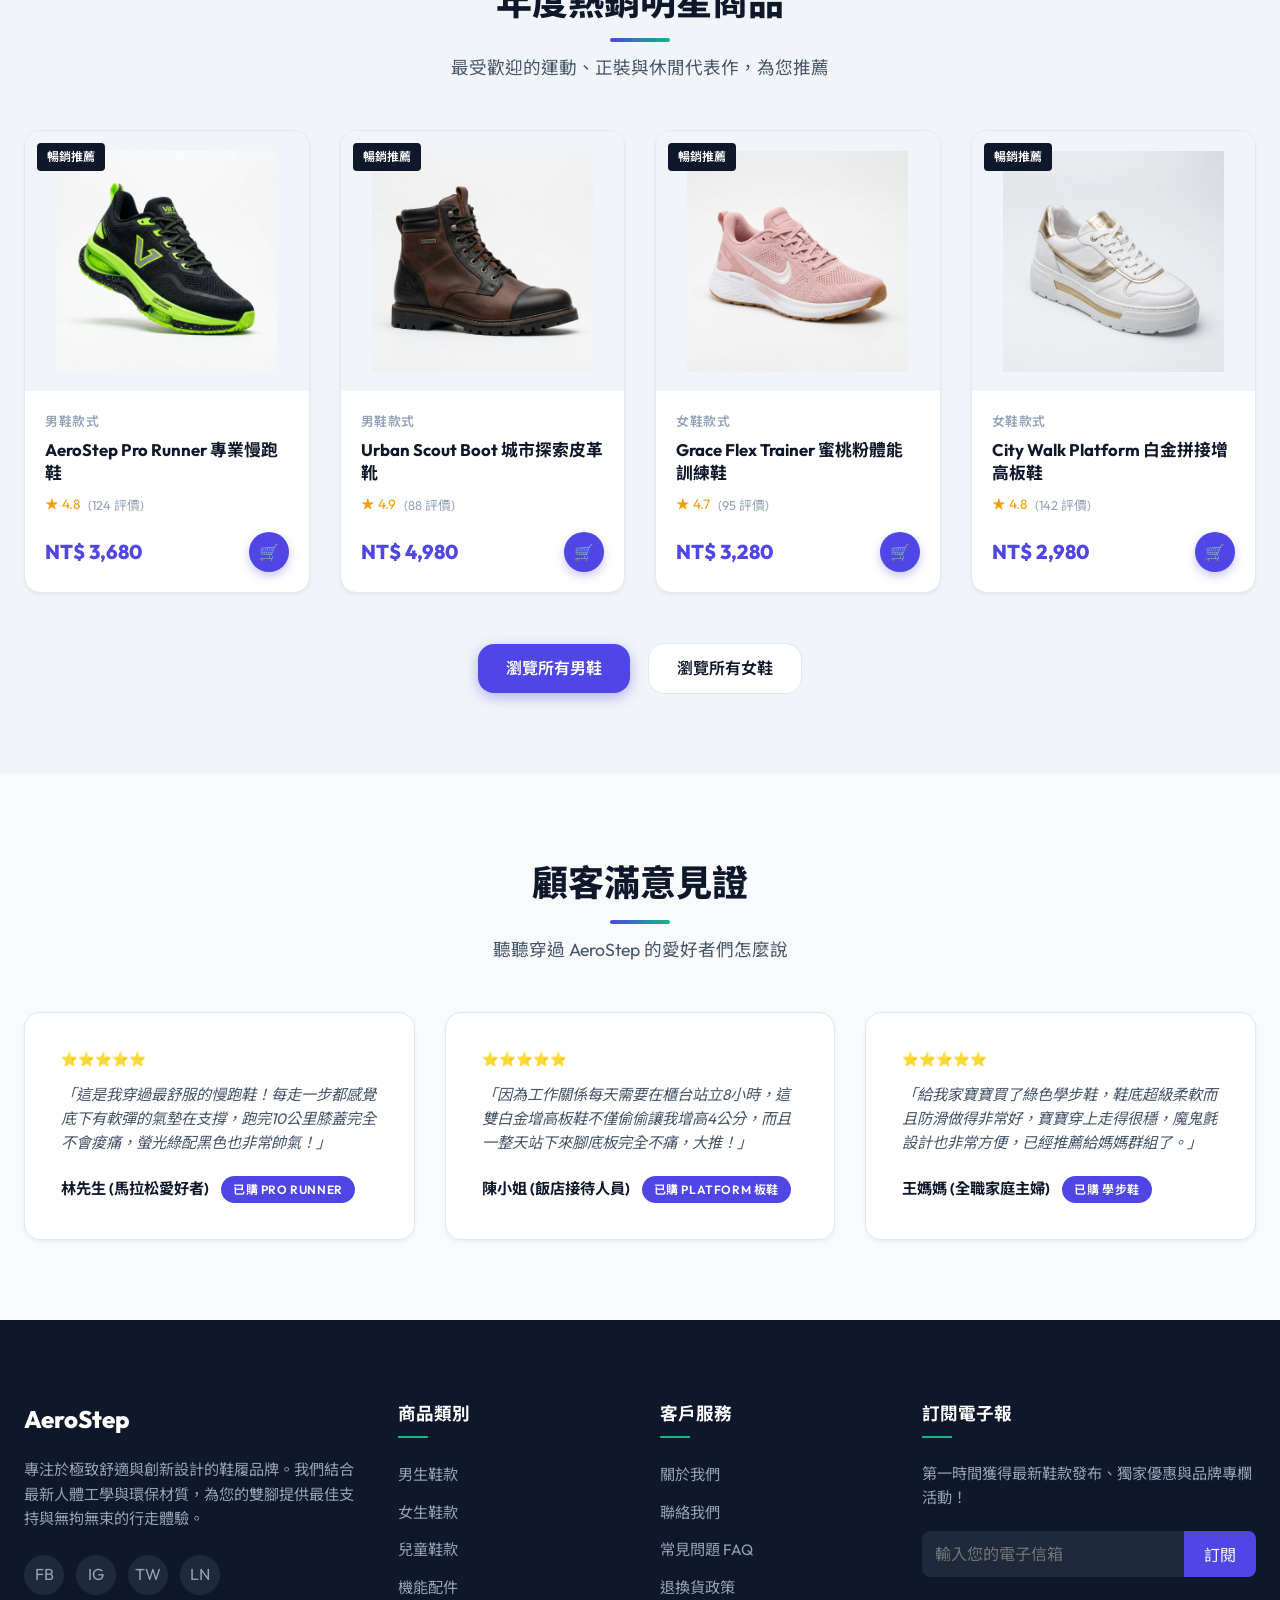
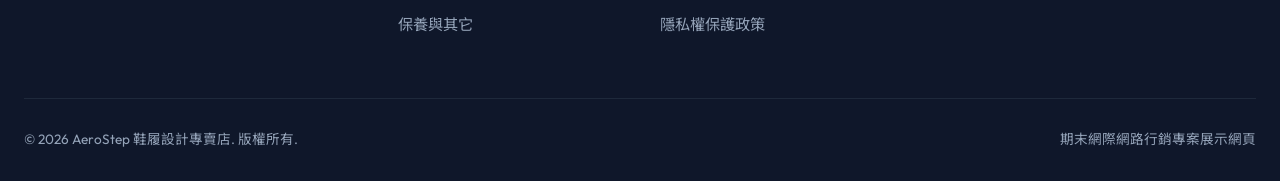
==== commit 70dd4cff: "Add files via upload" ====
--- a/index.html
+++ b/index.html
@@ -3,9 +3,12 @@
 <head>
   <meta charset="UTF-8">
   <meta name="viewport" content="width=device-width, initial-scale=1.0">
-  <title>AeroStep 鞋履設計專賣店 | 踏出極致舒適生活</title>
-  <meta name="description" content="AeroStep 專注於高機能慢跑鞋、經典皮鞋、戶外登山鞋與學步童鞋設計。提供絕佳的足部支撐、舒適透氣材質，帶給您無與倫比的踏步體驗。">
+  <title>北科大鞋子專賣店</title>
+  <meta name="description" content="這個網站專門賣鞋子，各種舒適的鞋子，包括男生、女生及孩童的鞋子">
+  <meta name="keywords" content="北科大鞋子店,北科大,鞋子,童鞋">
   <link rel="stylesheet" href="assets/css/style.css">
+  
+  <meta name="google-site-verification" content="GNPVB1MfbeOC2xLfXVkiHvFXRySXb-6qtfPi_nsEx4w" />
 </head>
 <body>
 
@@ -29,7 +32,7 @@
       </div>
       <div class="hero-image-wrapper">
         <div class="hero-circle-bg"></div>
-        <img src="assets/images/mens_runner.png" alt="AeroStep Pro Runner" class="hero-img">
+        <img src="assets/images/北科大鞋子專賣店.png" alt="AeroStep Pro Runner" class="hero-img" title="專門位跑者設計的-極致輕盈避震鞋款">
       </div>
     </div>
   </section>
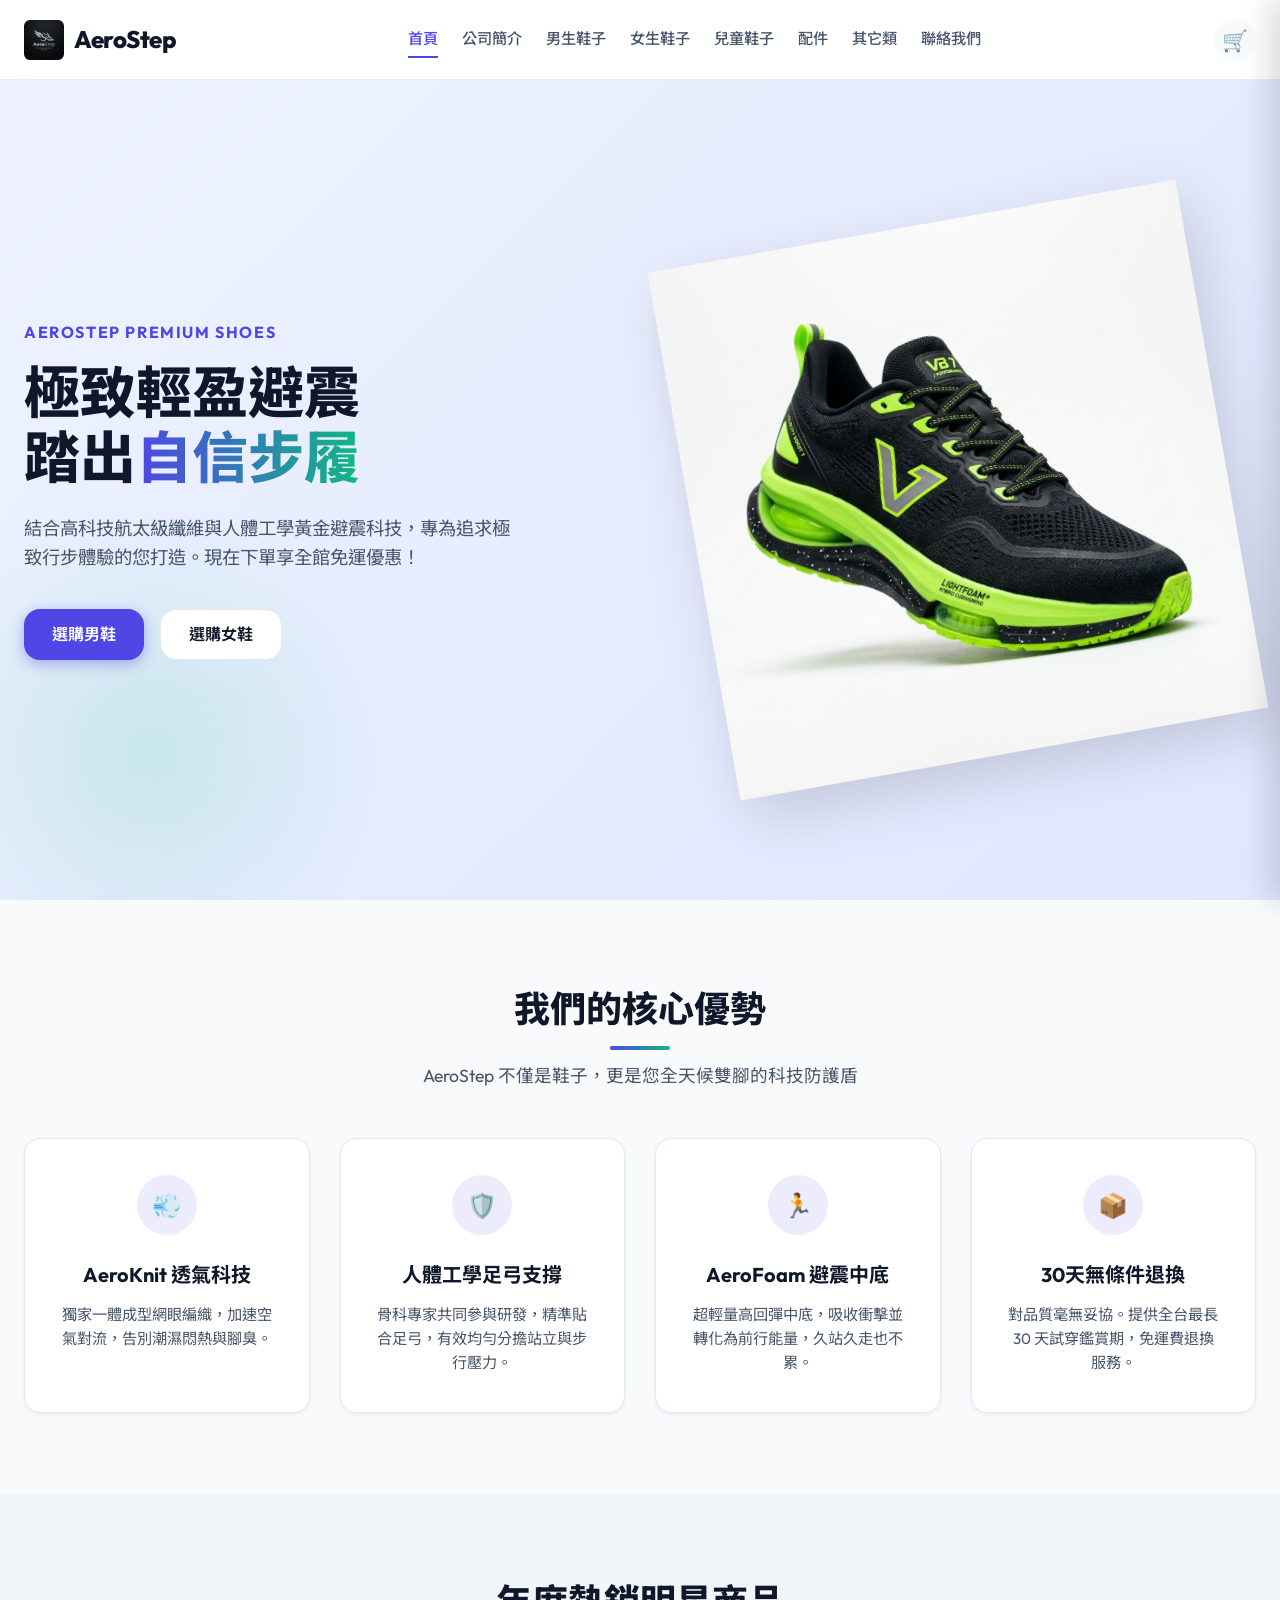
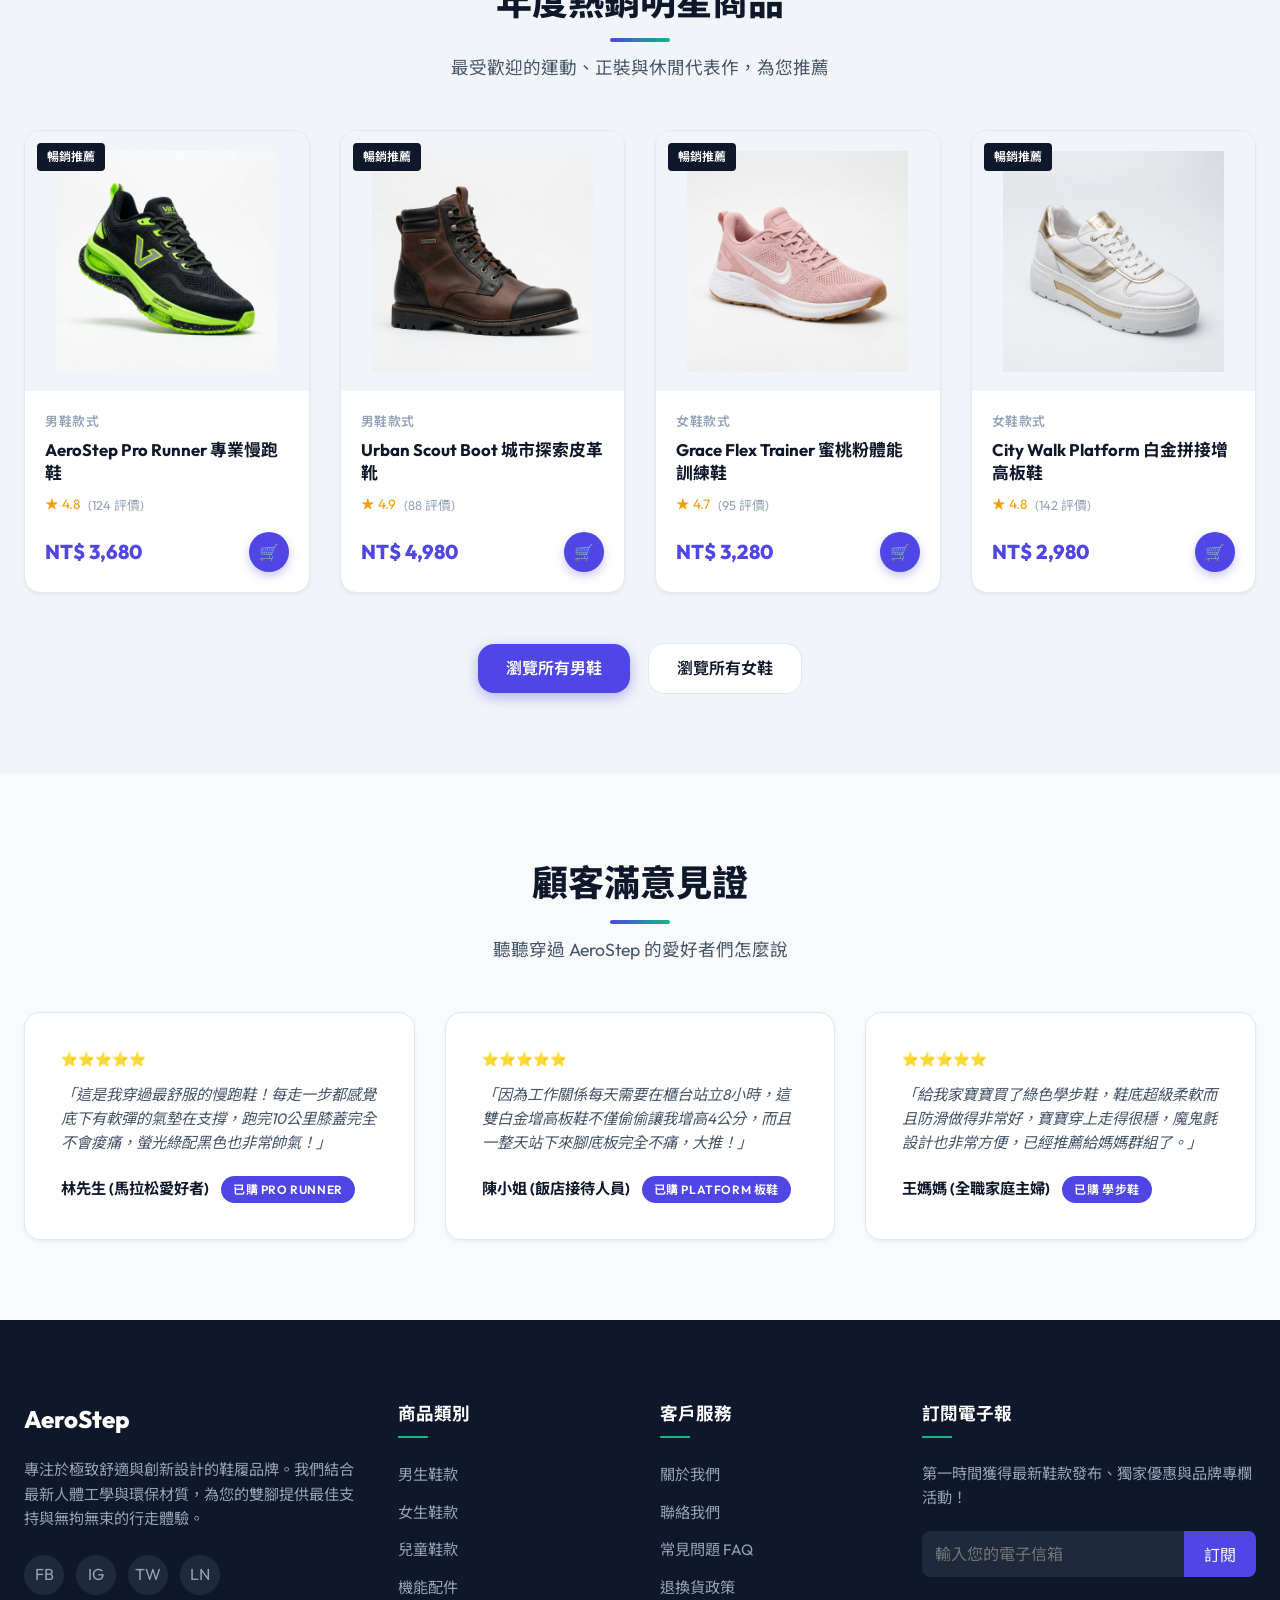
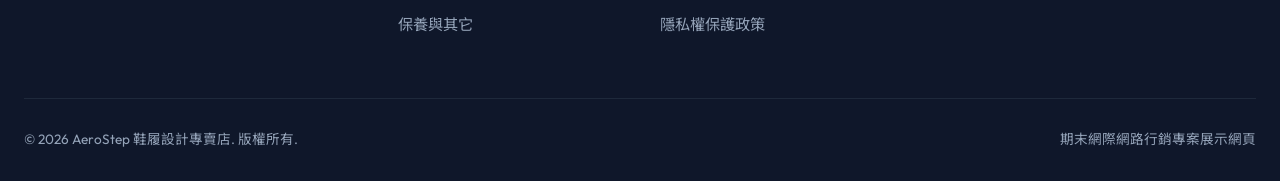
==== commit d028a376: "Add files via upload" ====
--- a/index.html
+++ b/index.html
@@ -32,7 +32,7 @@
       </div>
       <div class="hero-image-wrapper">
         <div class="hero-circle-bg"></div>
-        <img src="assets/images/北科大鞋子專賣店.png" alt="AeroStep Pro Runner" class="hero-img" title="專門位跑者設計的-極致輕盈避震鞋款">
+        <img src="assets/images/北科大的鞋子專賣店-跑鞋.png" alt="AeroStep Pro Runner" class="hero-img" title="專門位跑者設計的-極致輕盈避震鞋款">
       </div>
     </div>
   </section>
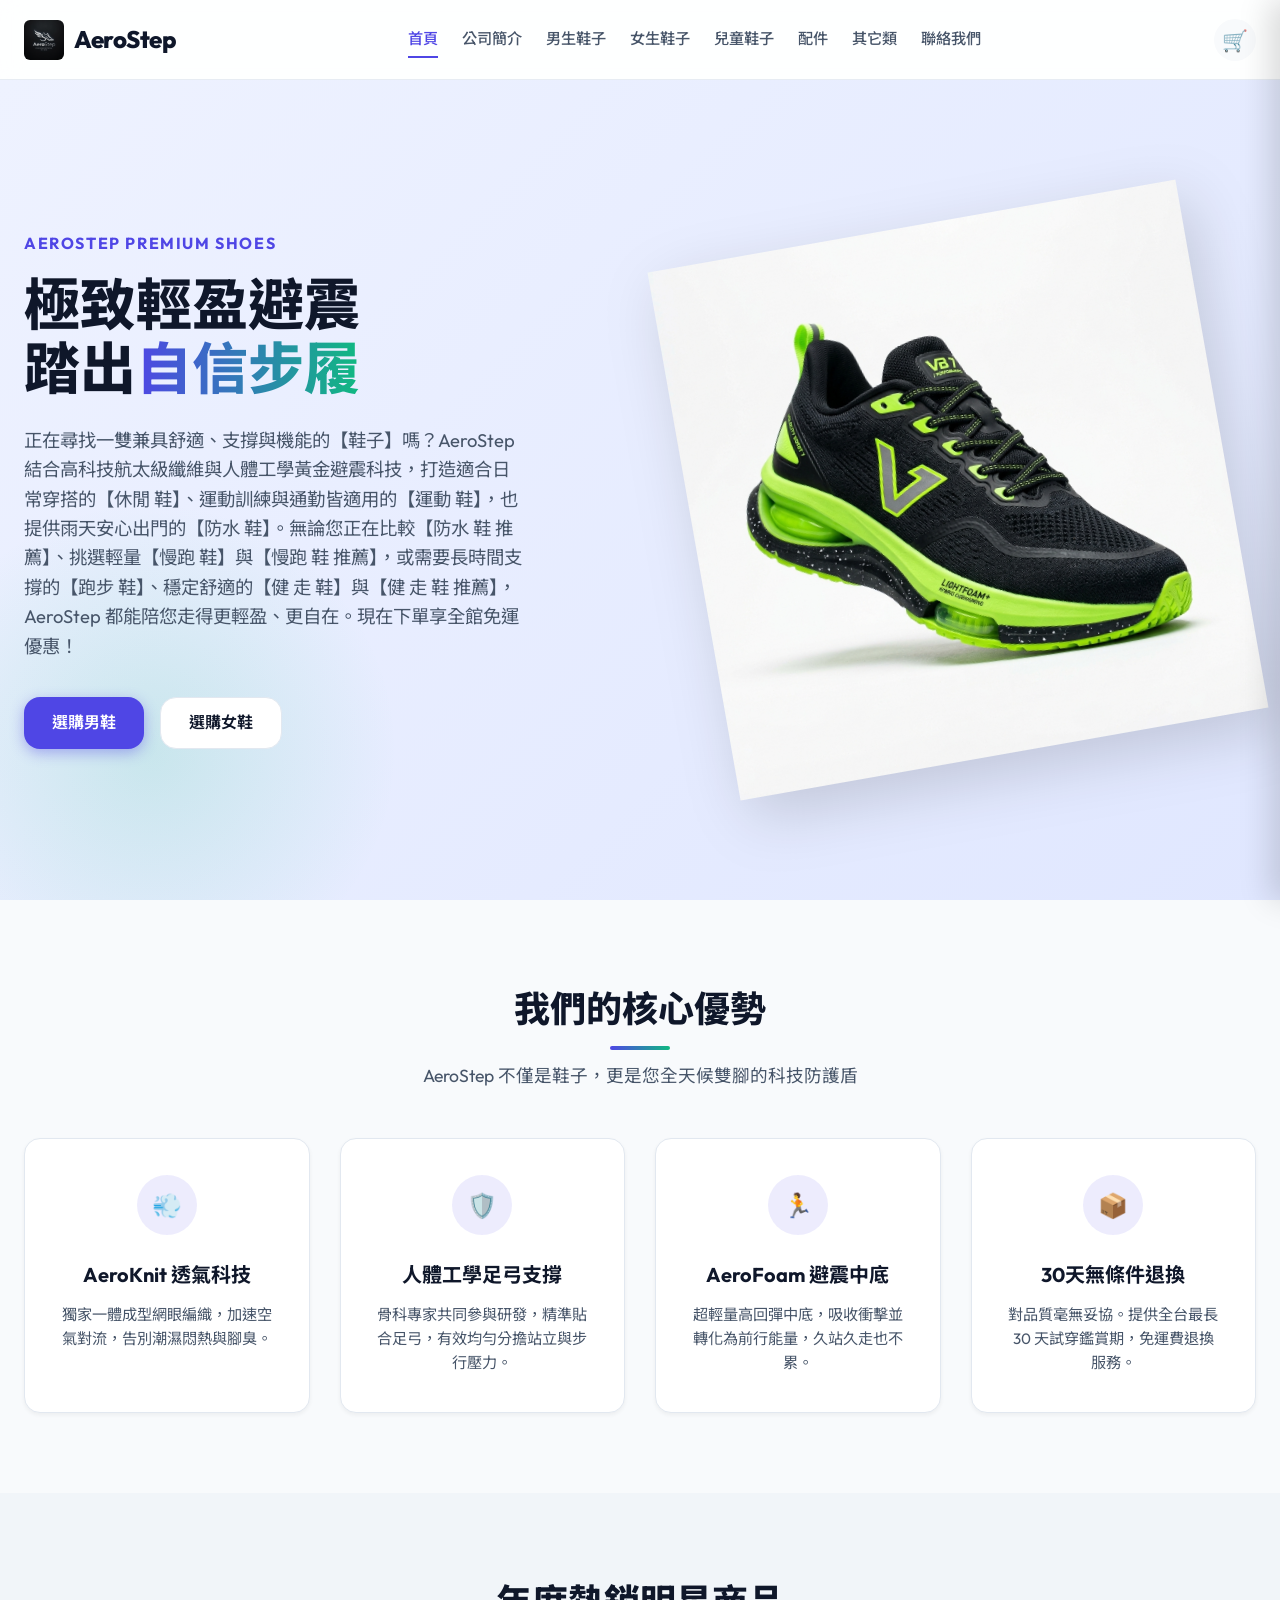
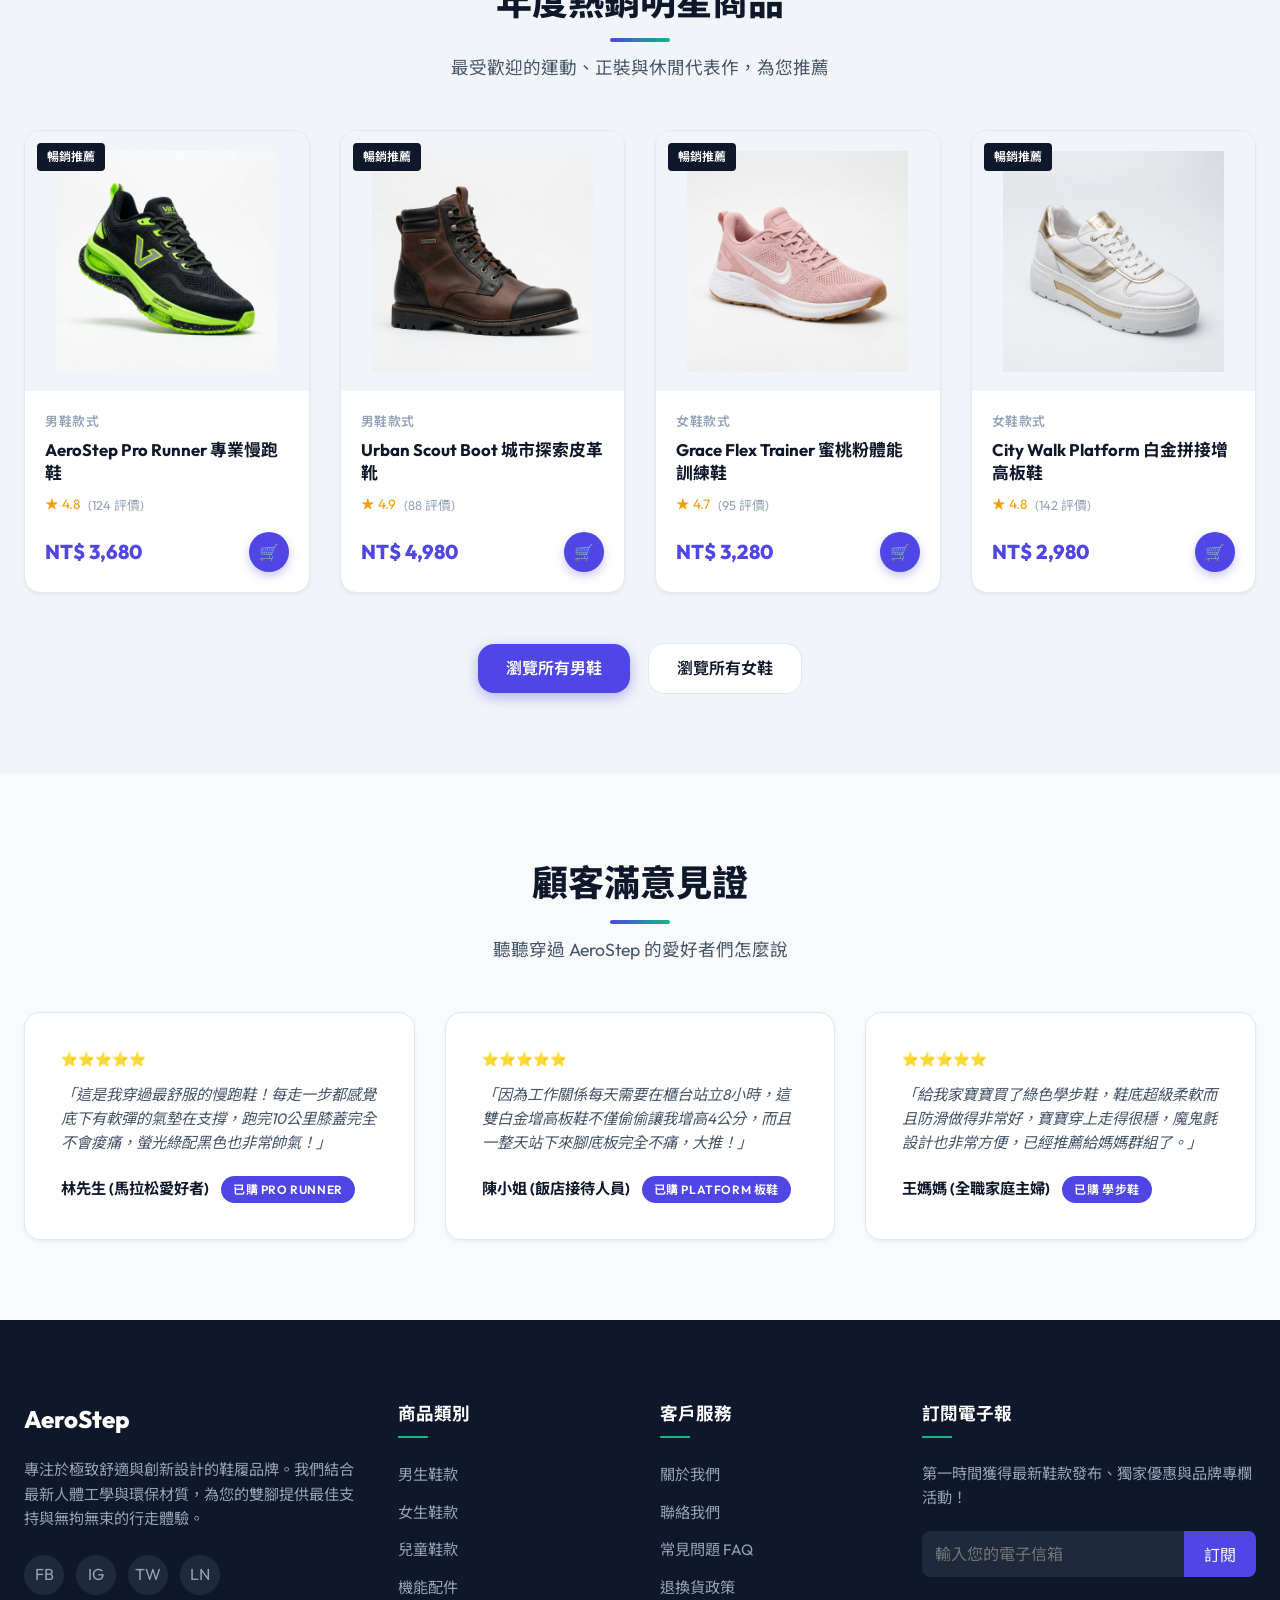
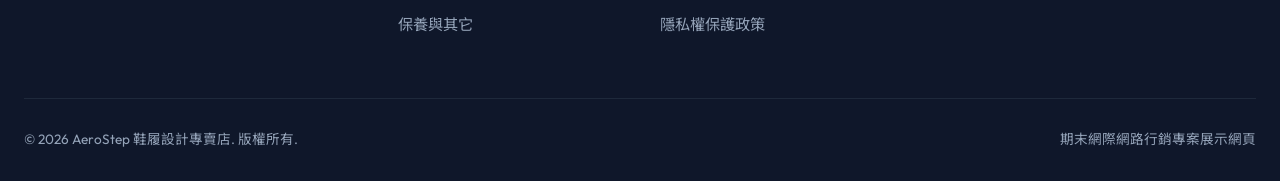
==== commit f31e506b: "Add files via upload" ====
--- a/index.html
+++ b/index.html
@@ -24,7 +24,7 @@
       <div class="hero-content">
         <span class="hero-tag">AeroStep Premium Shoes</span>
         <h1 class="hero-title">極致輕盈避震<br>踏出<span>自信步履</span></h1>
-        <p class="hero-desc">結合高科技航太級纖維與人體工學黃金避震科技，專為追求極致行步體驗的您打造。現在下單享全館免運優惠！</p>
+        <p class="hero-desc">正在尋找一雙兼具舒適、支撐與機能的【鞋子】嗎？AeroStep 結合高科技航太級纖維與人體工學黃金避震科技，打造適合日常穿搭的【休閒 鞋】、運動訓練與通勤皆適用的【運動 鞋】，也提供雨天安心出門的【防水 鞋】。無論您正在比較【防水 鞋 推薦】、挑選輕量【慢跑 鞋】與【慢跑 鞋 推薦】，或需要長時間支撐的【跑步 鞋】、穩定舒適的【健 走 鞋】與【健 走 鞋 推薦】，AeroStep 都能陪您走得更輕盈、更自在。現在下單享全館免運優惠！</p>
         <div class="hero-btns">
           <a href="men.html" class="btn btn-primary">選購男鞋</a>
           <a href="women.html" class="btn btn-secondary">選購女鞋</a>
